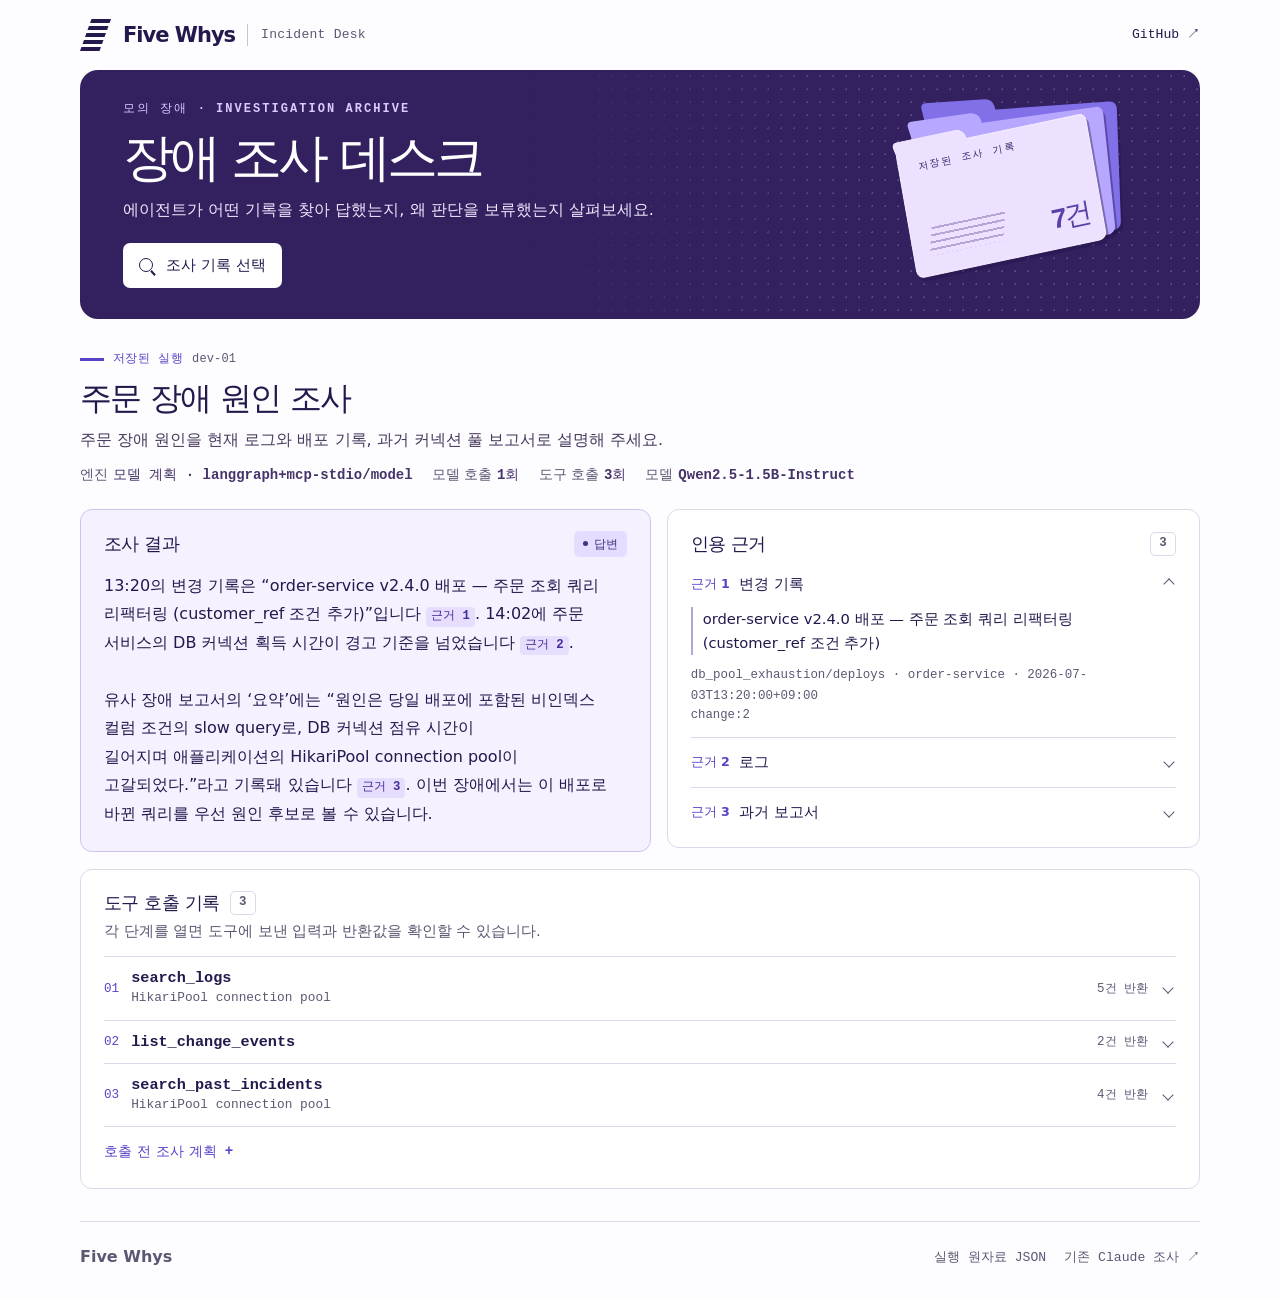
==== desk-demo/index.html @ a3613c49 "Add a verified order-service incident investigation desk" ====
<!doctype html>
<html lang="ko">
  <head>
    <meta charset="utf-8" />
    <meta name="viewport" content="width=device-width,initial-scale=1" />
    <meta name="theme-color" content="#24184d" />
    <meta
      name="description"
      content="질문부터 도구 호출과 인용 원문까지, 장애 조사 에이전트의 실행 기록을 살펴보세요."
    />
    <title>장애 조사 데스크 · Five Whys</title>
    <link rel="stylesheet" href="./style.css" />
    <script src="./app.js" defer></script>
  </head>
  <body>
    <a class="skip" href="#report">조사 결과로 이동</a>
    <header class="masthead wrap">
      <div class="brand">
        <i class="logomark" aria-hidden="true"></i><span>Five Whys</span
        ><span class="brand-extra">Incident Desk</span>
      </div>
      <a
        class="source-link"
        href="https://github.com/sokldjs554/five-whys-agent"
        >GitHub<span aria-hidden="true"> ↗</span></a
      >
    </header>
    <main class="wrap">
      <section class="cover" aria-labelledby="title">
        <div class="intro">
          <div class="eyebrow">모의 장애 · INVESTIGATION ARCHIVE</div>
          <h1 id="title">장애 조사 데스크</h1>
          <p>
            에이전트가 어떤 기록을 찾아 답했는지,<br class="mobile-break" />
            왜 판단을 보류했는지 살펴보세요.
          </p>
          <button type="button" id="open-library" class="primary" disabled>
            <span class="icon search" aria-hidden="true"></span>조사 기록 선택
          </button>
        </div>
        <div class="folio" aria-hidden="true">
          <div class="sheet back"></div>
          <div class="sheet middle"></div>
          <div class="sheet front">
            <span class="paper-tab"></span
            ><span class="paper-caption">저장된 조사 기록</span
            ><span class="paper-rules"></span><span class="paper-index"></span>
          </div>
        </div>
      </section>
      <section id="live" class="live-box" hidden>
        <details>
          <summary>새 질문 조사하기 <small>로컬 API</small></summary>
          <form id="live-form">
            <label for="question">조사 질문</label>
            <textarea
              id="question"
              required
              minlength="2"
              maxlength="700"
              rows="2"
              placeholder="확인하려는 사건과 질문을 입력하세요"
            ></textarea>
            <div class="controls">
              <label for="engine">실행 엔진</label
              ><select id="engine">
                <option value="rules">규칙 기반</option>
                <option value="local">로컬 모델</option></select
              ><button class="primary" type="submit">조사 시작</button>
            </div>
          </form>
          <p id="live-status" role="status"></p>
        </details>
      </section>
      <div id="loading" class="notice" role="status">
        조사 기록을 불러오는 중입니다.
      </div>
      <section id="report" tabindex="-1" hidden aria-labelledby="report-title">
        <div class="report-head">
          <div class="record-kicker">
            <span class="little-line"></span><span id="record-mode"></span
            ><span id="record-id" class="record-id"></span>
          </div>
          <h2 id="report-title"></h2>
          <p id="original-question"></p>
          <div id="metadata" class="metadata"></div>
        </div>
        <div class="result-grid">
          <article class="answer page">
            <div class="section-title">
              <h3>조사 결과</h3>
              <span id="verdict" class="badge"></span>
            </div>
            <div id="answer"></div>
            <p id="evaluation-note" class="evaluation-note" hidden></p>
          </article>
          <article class="evidence page">
            <div class="section-title">
              <h3>인용 근거</h3>
              <span class="count" id="citation-count"></span>
            </div>
            <div id="citations"></div>
          </article>
        </div>
        <section class="trace" aria-labelledby="trace-title">
          <div class="section-title">
            <h3 id="trace-title">도구 호출 기록</h3>
            <span class="count" id="step-count"></span>
          </div>
          <p class="hint">
            각 단계를 열면 도구에 보낸 입력과 반환값을 확인할 수 있습니다.
          </p>
          <ol id="trace-list"></ol>
          <details id="plan" class="plan" hidden>
            <summary>호출 전 조사 계획</summary>
            <div id="plan-metadata" class="metadata"></div>
            <pre
              id="plan-input"
              tabindex="0"
              aria-label="조사 계획 원자료"
            ></pre>
          </details>
        </section>
      </section>
      <noscript
        ><p>
          실행 기록을 보려면 자바스크립트를 켜거나
          <a href="./runs.json">실행 원자료</a>를 여세요.
        </p></noscript
      >
    </main>
    <footer class="wrap">
      <span>Five Whys</span>
      <div>
        <a href="./runs.json">실행 원자료 JSON</a
        ><a href="https://sokldjs554.github.io/five-whys-agent/claude.html"
          >기존 Claude 조사 ↗</a
        >
      </div>
    </footer>
    <dialog id="library" aria-labelledby="library-title">
      <div class="modal-head">
        <h2 id="library-title">조사 기록 선택</h2>
        <button
          type="button"
          id="close-library"
          class="close"
          aria-label="기록 선택 닫기"
        >
          ×
        </button>
      </div>
      <div class="modal-controls">
        <label class="field-label" for="query">기록 검색</label>
        <div class="search-wrap">
          <span class="icon search" aria-hidden="true"></span
          ><input
            type="search"
            id="query"
            placeholder="질문, 기록 ID 또는 도구명"
            autocomplete="off"
          />
        </div>
        <div id="filters" aria-label="조사 상태 필터" role="group">
          <button data-filter="all" aria-pressed="true">전체</button
          ><button data-filter="answered" aria-pressed="false">답변</button
          ><button data-filter="withheld" aria-pressed="false">
            판단 보류
          </button>
        </div>
      </div>
      <div class="library-scroll">
        <p id="matches" aria-live="polite"></p>
        <div id="choices"></div>
      </div>
    </dialog>
    <div id="announcement" role="status" class="sr"></div>
  </body>
</html>
---- desk-demo/style.css ----
:root {
  color-scheme: light;
  --ink: #24184d;
  --sub: #5e5773;
  --purple: #5a43c9;
  --line: #dcd7e9;
  --paper: #fdfcfe;
  --mono: "IBM Plex Mono", ui-monospace, Consolas, monospace;
  font-family:
    Inter, "Noto Sans CJK KR", "Apple SD Gothic Neo", "Malgun Gothic",
    system-ui, sans-serif;
  color: var(--ink);
  background: var(--paper);
  font-synthesis: none;
}
* {
  box-sizing: border-box;
}
body {
  margin: 0;
  line-height: 1.65;
  overflow-wrap: anywhere;
  word-break: keep-all;
}
button,
select,
input,
textarea {
  font: inherit;
  color: inherit;
}
button,
summary,
select {
  cursor: pointer;
}
button:disabled {
  cursor: wait;
  opacity: 0.65;
}
a {
  color: inherit;
  text-decoration-thickness: 1px;
  text-underline-offset: 0.23em;
}
:focus-visible {
  outline: 3px solid #8871ea;
  outline-offset: 3px;
}
[hidden] {
  display: none !important;
}
.wrap {
  width: min(1120px, calc(100% - 72px));
  margin-inline: auto;
}
.skip,
.sr {
  position: absolute;
  clip-path: inset(50%);
  width: 1px;
  height: 1px;
  overflow: hidden;
}
.skip:focus {
  clip-path: none;
  width: auto;
  height: auto;
  z-index: 4;
  background: white;
  padding: 8px;
}
.masthead,
footer,
.brand,
.controls,
.section-title,
.modal-head,
.metadata,
.record-kicker,
#filters,
footer div {
  display: flex;
  align-items: center;
}
.masthead {
  height: 70px;
  justify-content: space-between;
}
.brand {
  gap: 12px;
  font-size: 21px;
  font-weight: 760;
  letter-spacing: -1px;
}
.logomark {
  width: 31px;
  height: 32px;
  display: inline-block;
  background: repeating-linear-gradient(
    0deg,
    var(--ink) 0 4px,
    transparent 4px 7px
  );
  clip-path: polygon(37% 0, 100% 0, 63% 100%, 0 100%);
}
.brand-extra {
  padding-left: 13px;
  border-left: 1px solid #c9c1d7;
  color: var(--sub);
  font-size: 13px;
  letter-spacing: 0.02em;
  font-family: var(--mono);
  font-weight: 500;
}
.source-link,
footer a {
  font-family: var(--mono);
  font-size: 0.82rem;
  text-decoration: none;
}
.source-link:hover,
footer a:hover {
  text-decoration: underline;
}
.cover {
  position: relative;
  isolation: isolate;
  overflow: hidden;
  min-height: 230px;
  background: #32205f;
  border-radius: 18px;
  color: white;
  display: flex;
  align-items: center;
  padding: 31px 43px;
}
.cover::before {
  content: "";
  position: absolute;
  inset: 0 0 0 40%;
  z-index: -1;
  opacity: 0.3;
  background-image: radial-gradient(#c9adc9 1px, transparent 1px);
  background-size: 13px 13px;
  mask-image: linear-gradient(to right, transparent, #000 48%);
}
.intro {
  position: relative;
  z-index: 1;
}
.eyebrow,
.record-kicker {
  letter-spacing: 0.14em;
  font: 650 0.75rem/1.4 var(--mono);
}
.eyebrow {
  letter-spacing: 0.17em;
  color: #ddcaff;
}
h1,
h2,
h3,
p,
ol,
dl {
  margin: 0;
}
h1 {
  font-size: clamp(2.3rem, 4vw, 3.35rem);
  line-height: 1.23;
  letter-spacing: -0.075em;
  margin: 8px 0;
}
.intro p {
  color: #eee5fc;
  font-size: 1rem;
}
.mobile-break {
  display: none;
}
.primary {
  border: 0;
  border-radius: 7px;
  background: var(--ink);
  color: white;
  font-weight: 700;
  padding: 10px 16px;
  font-size: 0.94rem;
  display: inline-flex;
  gap: 10px;
  align-items: center;
  justify-content: center;
}
.cover .primary {
  background: #fff;
  color: var(--ink);
  margin-top: 20px;
}
.primary:hover {
  filter: brightness(0.93);
}
.icon.search {
  position: relative;
  display: inline-block;
  width: 14px;
  height: 14px;
  border: 1.8px solid currentColor;
  border-radius: 50%;
  flex: none;
  margin: 0 3px 2px 0;
}
.icon.search::after {
  content: "";
  position: absolute;
  width: 6px;
  height: 2px;
  bottom: -3px;
  right: -4px;
  background: currentColor;
  transform: rotate(48deg);
}
.folio {
  position: absolute;
  right: clamp(38px, 8vw, 115px);
  height: 150px;
  width: 194px;
  top: 50%;
  transform: translateY(-50%) rotate(-10deg) skewY(-2deg);
  pointer-events: none;
}
.sheet {
  position: absolute;
  width: 100%;
  height: 128px;
  border-radius: 5px 7px 8px 8px;
  box-shadow: 2px 4px 0 #21134666;
}
.sheet::before,
.paper-tab {
  content: "";
  position: absolute;
  left: 0;
  top: -11px;
  width: 73px;
  height: 16px;
  border-radius: 5px 8px 0 0;
  background: inherit;
  transform: skew(12deg);
  transform-origin: bottom;
}
.back {
  background: #8270e8;
  transform: translate(25px, -6px) rotate(8deg);
}
.middle {
  background: #b8a7ff;
  transform: translate(14px, 3px) rotate(4deg);
}
.front {
  top: 13px;
  background: #ece2ff;
  color: #392368;
  border: 1px solid #f7eefe;
  display: flex;
  align-items: flex-start;
  flex-direction: column;
  justify-content: space-between;
  padding: 13px 19px 19px;
}
.paper-caption {
  font: 700 10px/1 var(--mono);
  letter-spacing: 0.2em;
  position: relative;
}
.paper-rules {
  width: 49%;
  height: 31px;
  background: repeating-linear-gradient(
    0deg,
    transparent 0 5px,
    #b7a4d5 5px 7px
  );
  transform: skew(-13deg);
}
.paper-index {
  position: absolute;
  right: 13px;
  bottom: 13px;
  font: 700 28px/1 var(--mono);
  letter-spacing: -0.12em;
  color: #5a40a7;
}
#report {
  padding-top: 32px;
}
.record-kicker {
  color: var(--purple);
  gap: 9px;
  letter-spacing: 0.04em;
}
.little-line {
  width: 24px;
  height: 3px;
  background: var(--purple);
}
.record-id {
  color: var(--sub);
  letter-spacing: 0.01em;
  font-weight: 450;
}
#report-title {
  font-size: clamp(1.4rem, 2.6vw, 2rem);
  line-height: 1.45;
  letter-spacing: -0.055em;
  margin: 7px 0;
}
.metadata {
  gap: 8px 19px;
  color: var(--sub);
  flex-wrap: wrap;
  font-size: 0.875rem;
}
.metadata span {
  display: inline-flex;
  align-items: baseline;
  gap: 5px;
}
.metadata strong {
  font-family: var(--mono);
  font-weight: 550;
  color: #463369;
}
.result-grid {
  display: grid;
  grid-template-columns: 1.07fr 1fr;
  gap: 16px;
  margin-top: 22px;
  align-items: start;
}
.page,
.trace,
.live-box,
.notice {
  border: 1px solid var(--line);
  border-radius: 12px;
}
.page {
  min-width: 0;
  padding: 21px 23px 23px;
  background: #fff;
}
.answer {
  border-color: #d0c4ef;
  background: #f5f1fe;
}
.section-title,
.modal-head {
  justify-content: space-between;
  gap: 10px;
}
.section-title h3 {
  font-size: 1.15rem;
  line-height: 1.4;
  letter-spacing: -0.035em;
}
.badge,
.count,
.mini-status {
  font-weight: 650;
  font-size: 0.78rem;
  line-height: 1.4;
}
.badge,
.mini-status {
  display: inline-flex;
  align-items: center;
  gap: 6px;
  background: #e5ddff;
  color: #423080;
  padding: 4px 9px;
  border-radius: 5px;
  white-space: nowrap;
}
.badge::before,
.mini-status::before {
  content: "";
  width: 5px;
  height: 5px;
  border-radius: 50%;
  background: currentColor;
}
.withheld {
  background: #ffeac9;
  color: #744200;
}
.count {
  font-family: var(--mono);
  border: 1px solid var(--line);
  border-radius: 5px;
  min-width: 26px;
  padding: 2px 6px;
  text-align: center;
  color: var(--sub);
}
#answer,
.citation-list,
.empty-evidence {
  margin-top: 15px;
}
.content-text {
  white-space: pre-wrap;
  line-height: 1.78;
  font-size: 1rem;
}
.reason {
  padding-top: 14px;
  margin-top: 15px;
  border-top: 1px solid #dcd1ed;
}
.reason h4,
.argument h4 {
  margin: 0 0 4px;
  color: var(--sub);
  font-size: 0.82rem;
}
.citation-list {
  list-style: none;
  padding: 0;
}
.citation-list li + li {
  padding-top: 12px;
  margin-top: 12px;
  border-top: 1px solid var(--line);
}
.cite-id {
  font: 650 0.77rem/1.5 var(--mono);
  color: var(--purple);
}
.citation-text {
  margin-top: 4px;
  font-size: 1rem;
  line-height: 1.65;
  white-space: pre-wrap;
}
.source-path,
.code {
  font-family: var(--mono);
  font-size: 0.78rem;
  color: var(--sub);
  overflow-wrap: anywhere;
}
.source-path {
  margin-top: 3px;
}
.hint,
.empty-evidence {
  color: var(--sub);
  font-size: 0.92rem;
}
.trace {
  margin: 17px 0 32px;
  padding: 20px 23px;
  background: #fff;
}
.trace .section-title {
  justify-content: flex-start;
}
.trace .hint {
  margin: 3px 0 13px;
}
#trace-list {
  padding: 0;
  list-style: none;
}
.step {
  border-top: 1px solid var(--line);
}
summary {
  list-style: none;
}
summary::-webkit-details-marker {
  display: none;
}
.step summary,
.live-box summary {
  display: flex;
  align-items: center;
  gap: 12px;
  padding: 12px 0;
}
.step summary::after,
.live-box summary::after {
  content: "";
  width: 7px;
  height: 7px;
  border: solid var(--sub);
  border-width: 0 1.5px 1.5px 0;
  transform: rotate(45deg);
  margin-left: auto;
  margin-right: 4px;
  flex: none;
}
details[open] > summary::after {
  transform: rotate(225deg);
}
.step-number {
  font: 500 0.79rem var(--mono);
  color: var(--purple);
}
.tool-name {
  font: 650 0.95rem var(--mono);
}
.step-status {
  color: var(--sub);
  font: 0.78rem var(--mono);
  margin-left: auto;
}
.step summary::after {
  margin-left: 4px;
}
.argument {
  margin: 0 0 12px 30px;
  min-width: 0;
}
pre {
  margin: 0;
  background: #f5f3f9;
  border-radius: 6px;
  padding: 10px 13px;
  white-space: pre-wrap;
  overflow-wrap: anywhere;
  font: 0.83rem/1.6 var(--mono);
  max-height: 290px;
  overflow: auto;
}
.live-box,
.notice {
  padding: 12px 20px;
  background: #f6f3fc;
  margin-top: 18px;
}
.live-box summary {
  padding: 3px 0;
  font-weight: 700;
}
.live-box small {
  color: var(--sub);
  font-weight: 400;
}
#live-form {
  margin-top: 12px;
}
#live-form label,
.field-label {
  display: block;
  font-size: 0.9rem;
  font-weight: 650;
  margin-bottom: 5px;
}
textarea,
input,
select {
  background: white;
  border: 1px solid #a79abf;
  border-radius: 6px;
}
textarea {
  resize: vertical;
  width: 100%;
  padding: 8px 12px;
}
.controls {
  gap: 10px;
  margin-top: 8px;
  flex-wrap: wrap;
}
.controls label {
  margin: 0 !important;
}
.controls select {
  padding: 6px 10px;
}
.controls .primary {
  margin-left: auto;
}
#live-status:not(:empty) {
  margin: 10px 0 1px;
}
.notice button {
  margin-left: 12px;
}
footer {
  border-top: 1px solid var(--line);
  justify-content: space-between;
  gap: 16px;
  flex-wrap: wrap;
  padding: 22px 0 30px;
  font-weight: 700;
  color: var(--sub);
  margin-top: 25px;
}
footer div {
  gap: 18px;
  flex-wrap: wrap;
}
footer a {
  font-weight: 450;
}
dialog {
  border: 1px solid var(--line);
  border-radius: 15px;
  width: min(560px, calc(100% - 24px));
  max-height: min(720px, 88dvh);
  padding: 0;
  color: var(--ink);
  box-shadow: 0 25px 100px #21143e38;
  background: #fff;
}
dialog[open] {
  display: flex;
  flex-direction: column;
}
dialog::backdrop {
  background: #1c13398c;
}
.modal-head {
  padding: 20px 23px 10px;
}
.modal-head h2 {
  font-size: 1.4rem;
  letter-spacing: -0.04em;
}
.close {
  border: 0;
  background: #f2edf9;
  border-radius: 50%;
  width: 37px;
  height: 37px;
  font-size: 25px;
  line-height: 1;
}
.modal-controls {
  padding: 0 23px 13px;
}
.search-wrap {
  position: relative;
}
.search-wrap .search {
  position: absolute;
  top: 14px;
  left: 12px;
  color: var(--sub);
}
#query {
  width: 100%;
  padding: 9px 12px 9px 40px;
}
#filters {
  gap: 7px;
  margin-top: 11px;
  flex-wrap: wrap;
}
#filters button {
  border: 1px solid var(--line);
  border-radius: 6px;
  background: white;
  color: var(--sub);
  padding: 6px 12px;
  font-weight: 600;
  font-size: 0.88rem;
}
#filters button[aria-pressed="true"] {
  background: var(--ink);
  color: white;
  border-color: var(--ink);
}
.library-scroll {
  overflow: auto;
  padding: 10px 23px 18px;
  border-top: 1px solid var(--line);
}
#matches {
  color: var(--sub);
  font-size: 0.86rem;
  margin-bottom: 5px;
}
.choice {
  width: 100%;
  padding: 11px 3px;
  border: 0;
  border-bottom: 1px solid var(--line);
  background: #fff;
  text-align: left;
  display: flex;
  align-items: flex-start;
  gap: 6px;
  flex-direction: column;
  line-height: 1.5;
}
.choice:hover {
  background: #f4f0fb;
}
.choice-meta {
  display: flex;
  align-items: center;
  gap: 8px;
}
.choice-question {
  font-weight: 650;
}
.mini-status {
  font-size: 0.73rem;
}
@media (max-width: 740px) {
  .wrap {
    width: calc(100% - 36px);
  }
  .cover {
    padding: 24px;
  }
  .folio {
    right: 18px;
    transform: translateY(-50%) rotate(-10deg) scale(0.7);
    transform-origin: right center;
  }
  .intro {
    max-width: 71%;
  }
  .result-grid {
    grid-template-columns: 1fr;
  }
  .masthead {
    height: 61px;
  }
  #report {
    padding-top: 23px;
  }
}
@media (max-width: 520px) {
  .wrap {
    width: calc(100% - 28px);
  }
  .brand-extra {
    display: none;
  }
  .brand {
    font-size: 1.15rem;
  }
  .cover {
    min-height: 198px;
    padding: 22px 20px;
    border-radius: 12px;
  }
  .intro {
    max-width: 100%;
  }
  .intro h1 {
    font-size: 2.05rem;
    letter-spacing: -0.08em;
  }
  .intro p {
    font-size: 0.9rem;
    line-height: 1.6;
  }
  .mobile-break {
    display: block;
  }
  .folio {
    right: 10px;
    top: 18px;
    transform: rotate(-10deg) scale(0.36);
    transform-origin: top right;
  }
  .paper-index {
    font-size: 34px;
  }
  .cover .primary {
    margin-top: 14px;
  }
  .eyebrow {
    font-size: 0.65rem;
  }
  .page,
  .trace {
    padding: 16px;
  }
  .result-grid {
    gap: 12px;
    margin-top: 16px;
  }
  .metadata {
    gap: 3px 12px;
  }
  .record-kicker {
    flex-wrap: wrap;
  }
  .argument {
    margin-left: 0;
  }
  .modal-head,
  .modal-controls,
  .library-scroll {
    padding-left: 16px;
    padding-right: 16px;
  }
  footer {
    font-size: 0.86rem;
  }
  .section-title h3 {
    font-size: 1.07rem;
  }
}
@media (max-width: 360px) {
  .folio {
    display: none;
  }
  .intro h1 {
    font-size: 1.85rem;
  }
}
.cite-link {
  display: inline-block;
  font: 650 0.77rem/1.6 var(--mono);
  color: #472b9b;
  background: #e6defc;
  border-radius: 4px;
  padding: 0 5px;
  text-decoration: none;
}
.cite-link:hover {
  text-decoration: underline;
}
.reason-label {
  margin: 0 0 6px;
  font-size: 0.86rem;
  color: var(--sub);
}
.citation summary {
  display: flex;
  align-items: center;
  gap: 9px;
  font-size: 0.94rem;
}
.citation summary::after {
  content: "";
  width: 7px;
  height: 7px;
  border: solid var(--sub);
  border-width: 0 1.5px 1.5px 0;
  transform: rotate(45deg);
  margin-left: auto;
  margin-right: 3px;
}
.citation[open] > summary::after {
  transform: rotate(225deg);
}
.cite-no {
  font-weight: 650;
  color: var(--purple);
  font-size: 0.79rem;
}
.cite-id {
  font-weight: 450;
  color: var(--sub);
}
.citation-text {
  border-left: 2px solid #b3a4db;
  padding-left: 10px;
  margin: 10px 0;
  font-size: 0.92rem;
}
.retry {
  border: 1px solid var(--line);
  background: white;
  border-radius: 4px;
  padding: 4px 7px;
}
#original-question {
  max-width: 84ch;
  line-height: 1.55;
  font-size: 1rem;
  margin: 3px 0 10px;
  color: #483a5e;
}
.evaluation-note {
  font-size: 0.86rem;
  color: #6f4300;
  border-left: 2px solid #c28122;
  padding: 4px 10px;
  margin-top: 14px;
  background: #fff8eb;
}
.choice-preview {
  font-size: 0.85rem;
  color: var(--sub);
}
.plan {
  border-top: 1px solid var(--line);
  padding-top: 8px;
}
.plan summary {
  display: inline-flex;
  align-items: center;
  gap: 8px;
  color: var(--purple);
  font-size: 0.88rem;
  font-weight: 650;
  padding: 5px 0;
}
.plan summary::after {
  content: "+";
  font-family: var(--mono);
}
.plan[open] > summary::after {
  content: "−";
}
.tool-detail {
  min-width: 0;
  display: flex;
  flex-direction: column;
  gap: 2px;
}
.tool-query {
  font: 0.8rem/1.45 var(--mono);
  color: var(--sub);
  overflow-wrap: anywhere;
}
.step-status {
  flex: none;
}
.failed-step {
  color: #844700;
  font-weight: 650;
}
#plan-metadata:not(:empty) {
  margin: 7px 0 11px;
}
@media (max-width: 520px) {
  .step summary {
    gap: 7px;
  }
  .step-status {
    max-width: 66px;
    text-align: right;
  }
  .step-number {
    align-self: flex-start;
    margin-top: 2px;
  }
}
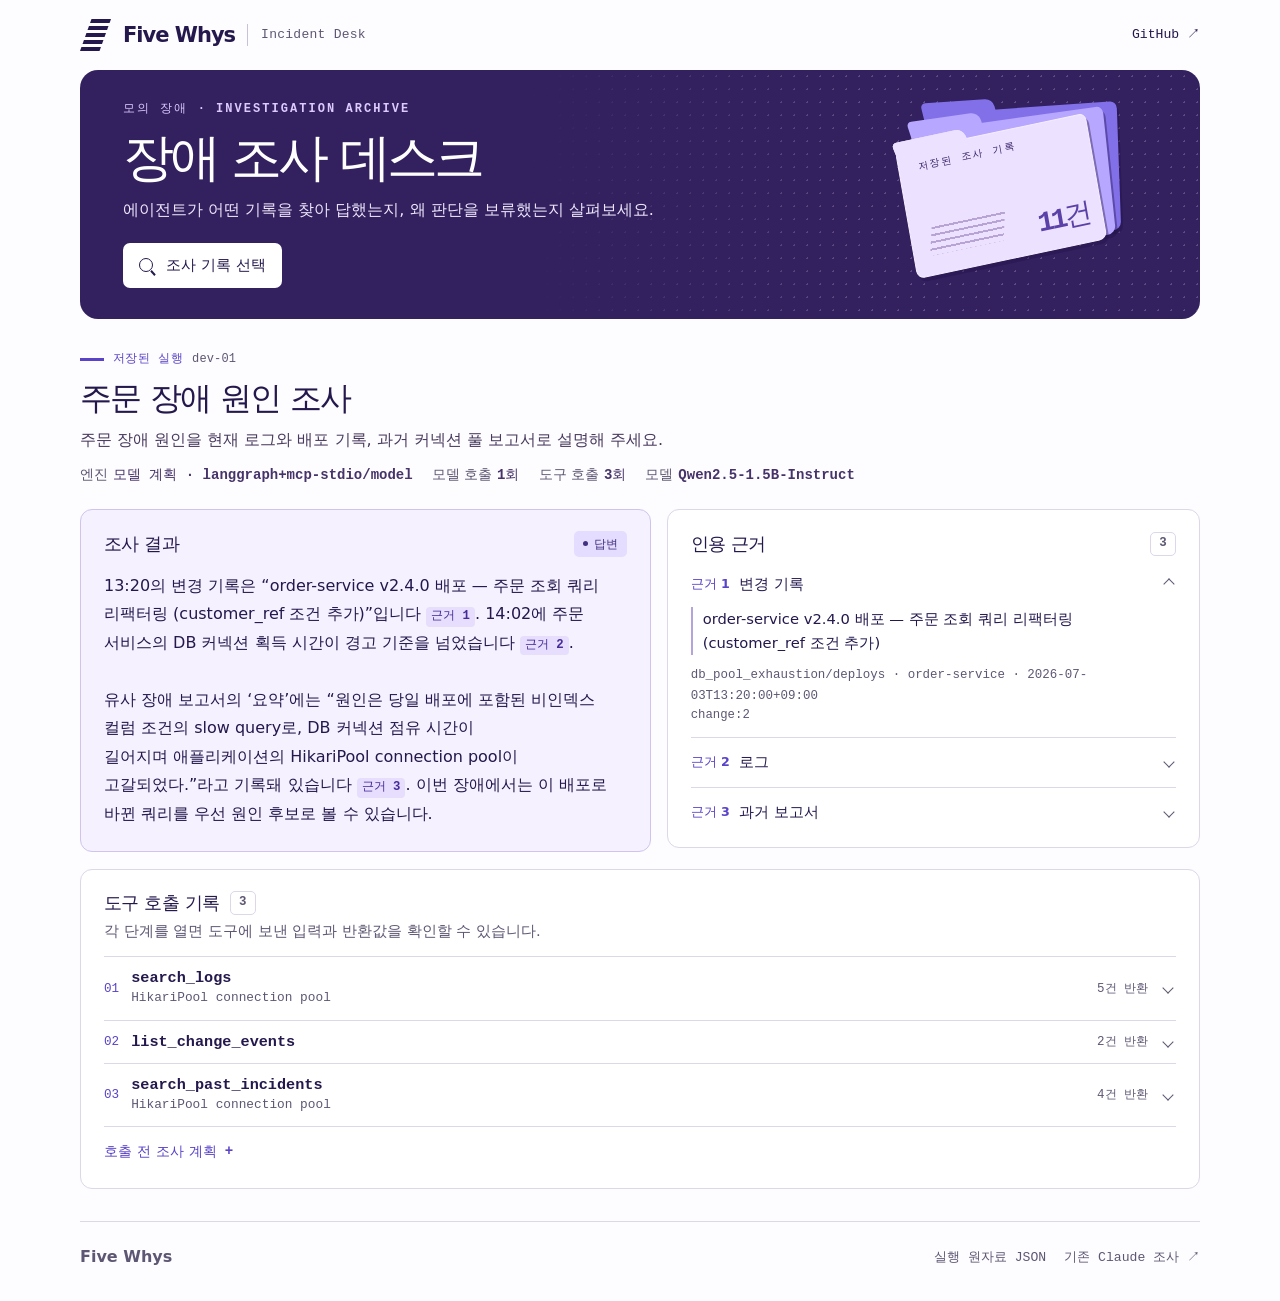
==== commit b284cc12: "Publish comparison evaluation, verified replays, and local queue load measurements" ====
--- a/desk-demo/index.html
+++ b/desk-demo/index.html
@@ -117,8 +117,12 @@
             <pre
               id="plan-input"
               tabindex="0"
-              aria-label="조사 계획 원자료"
+              aria-label="실행할 도구와 인자"
             ></pre>
+            <details id="original-plan" hidden>
+              <summary>문서별 검색으로 나누기 전 계획</summary>
+              <pre id="original-plan-input" tabindex="0" aria-label="원래 도구 계획"></pre>
+            </details>
           </details>
         </section>
       </section>
